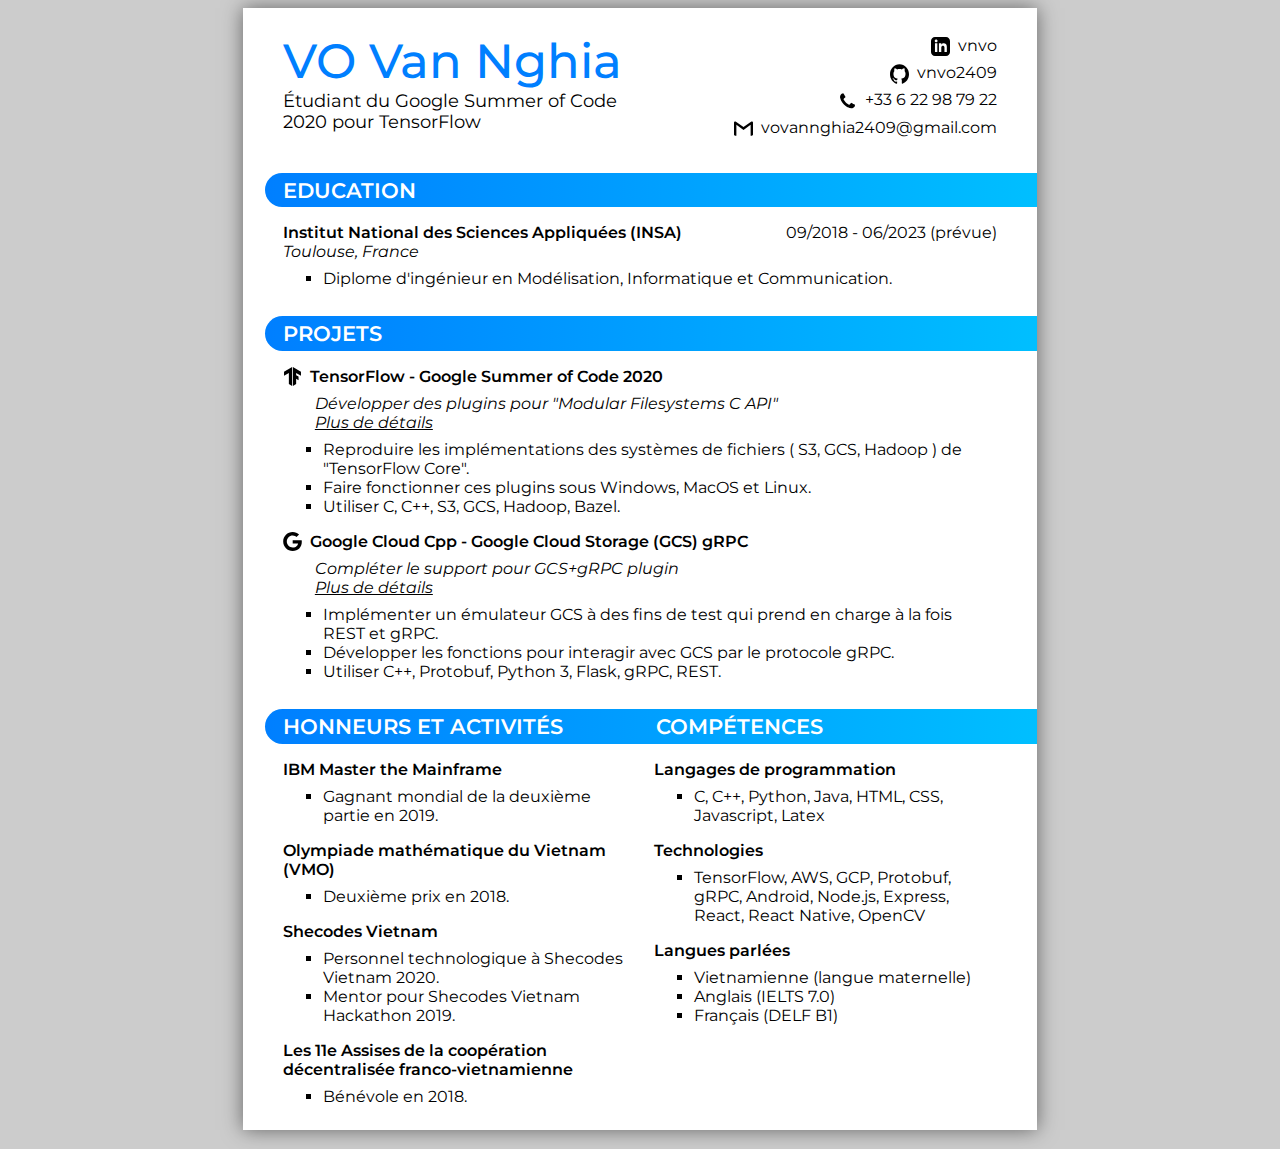
==== cv/index_fr.html @ 67cbbf93 "add CV French" ====
<!DOCTYPE html>
<html lang="en">

<head>
  <meta charset="UTF-8">
  <meta name="viewport" content="width=device-width, initial-scale=1.0">
  <title>Document</title>
  <link rel="stylesheet" type="text/css" href="index_fr.css">
</head>

<body>
  <page size="A4">
    <header>
      </div>
      <div id="summary-box">
        <div id="summary-name">VO Van Nghia</div>
        <div id="summary-description">Étudiant du Google Summer of Code 2020 pour TensorFlow</div>
      </div>
      <div id="contact-box" class="text-right">
        <a href="https://www.linkedin.com/in/vnvo/" class="contact-link">
          <img src="../res/linkedin_icon.svg" class="icon">
          &nbsp;vnvo
        </a>
        <a href="https://github.com/vnvo2409" class="contact-link">
          <img src="../res/github_icon.svg" class="icon">
          &nbsp;vnvo2409
        </a>
        <a href="tel:+33622987922" class="contact-link">
          <img src="../res/phone_icon.svg" class="icon">
          &nbsp;+33 6 22 98 79 22
        </a>
        <a href="mailto:vovannghia2409@gmail.com" class="contact-link">
          <img src="../res/gmail_icon.svg" class="icon">
          &nbsp;vovannghia2409@gmail.com
        </a>
      </div>
    </header>
    <main>
      <article class="article-box">
        <div class="article-title-box">
          <div class="article-title">Education</div>
        </div>
        <ul class="article-list">
          <li class="article-list-item">
            <div class="education-title">
              <div class="school-name">Institut National des Sciences Appliquées (INSA)</div>
              <time class="school-begin" datetime="2018-09-01">09/2018</time>
              &nbsp;
              <span>-</span>
              &nbsp;
              <time class="school-end" datetime="2023-06-01">06/2023 (prévue)</time>
              <div class="school-region">Toulouse, France</div>
            </div>
            <ul class="descriptions">
              <!-- <li>Expected graduation date in <time datetime="2023-06-01">June 2023</time>.</li> -->
              <li>Diplome d'ingénieur en Modélisation, Informatique et Communication.</li>
            </ul>
          </li>
        </ul>
      </article>
      <article class="article-box">
        <div class="article-title-box">
          <div class="article-title">Projets</div>
        </div>
        <ul class="article-list">
          <li class="article-list-item">
            <div class="project-title">
              <img src="../res/tensorflow_icon.svg" class="icon">
              &nbsp;
              TensorFlow - Google Summer of Code 2020
            </div>
            <div class="project-summary">
              Développer des plugins pour "Modular Filesystems C API"<br>
              <a href="https://summerofcode.withgoogle.com/projects/5496552598011904"
                style="text-decoration: underline;">Plus de détails</a>
            </div>
            <ul class="descriptions">
              <li>Reproduire les implémentations des systèmes de fichiers ( S3, GCS, Hadoop ) de "TensorFlow Core".</li>
              <li>Faire fonctionner ces plugins sous Windows, MacOS et Linux.
              </li>
              <li>Utiliser C, C++, S3, GCS, Hadoop, Bazel.</li>
            </ul>
          </li>
          <li class="article-list-item">
            <div class="project-title">
              <img src="../res/google_icon.svg" class="icon">
              &nbsp;
              Google Cloud Cpp - Google Cloud Storage (GCS) gRPC
            </div>
            <div class="project-summary">
              Compléter le support pour GCS+gRPC plugin
              <br>
              <a href="https://github.com/googleapis/google-cloud-cpp/issues/4751"
                style="text-decoration: underline;">Plus de détails</a>
            </div>
            <ul class="descriptions">
              <li>Implémenter un émulateur GCS à des fins de test qui prend en charge à la fois REST et gRPC.
              </li>
              <li>Développer les fonctions pour interagir avec GCS par le protocole gRPC.</li>
              <li>Utiliser C++, Protobuf, Python 3, Flask, gRPC, REST.</li>
            </ul>
          </li>
        </ul>
      </article>
      <div class="article-title-box article-container">
        <div class="article-title article-activities-skills">Honneurs et Activités</div>
        <div class="article-title article-activities-skills">Compétences</div>
      </div>
      <div class="article-container">
        <article class="article-box article-activities-skills">
          <ul class="article-list">
            <li class="article-list-item">
              <div class="skill-title">IBM Master the Mainframe</div>
              <ul class="descriptions">
                <li>Gagnant mondial de la deuxième partie en 2019.</li>
              </ul>
            </li>
            <li class="article-list-item">
              <div class="skill-title">Olympiade mathématique du Vietnam (VMO)</div>
              <ul class="descriptions">
                <li>Deuxième prix en 2018.</li>
              </ul>
            </li>
            <li class="article-list-item">
              <div class="skill-title">Shecodes Vietnam</div>
              <ul class="descriptions">
                <li>Personnel technologique à Shecodes Vietnam 2020.</li>
                <li>Mentor pour Shecodes Vietnam Hackathon 2019.</li>
              </ul>
            </li>
            <li class="article-list-item">
              <div class="skill-title">Les 11e Assises de la coopération décentralisée franco-vietnamienne</div>
              <ul class="descriptions">
                <li>Bénévole en 2018.</li>
              </ul>
            </li>
          </ul>
        </article>
        <article class="article-box article-activities-skills">
          <ul class="article-list">
            <li class="article-list-item">
              <div class="skill-title">Langages de programmation</div>
              <ul class="descriptions">
                <li>C, C++, Python, Java, HTML, CSS, Javascript, Latex</li>
              </ul>
            </li>
            <li class="article-list-item">
              <div class="skill-title">Technologies</div>
              <ul class="descriptions">
                <li>TensorFlow, AWS, GCP, Protobuf, gRPC, Android, Node.js, Express, React, React Native, OpenCV</li>
              </ul>
            </li>
            <li class="article-list-item">
              <div class="skill-title">Langues parlées</div>
              <ul class="descriptions">
                <li>Vietnamienne (langue maternelle)</li>
                <li>Anglais (IELTS 7.0)</li>
                <li>Français (DELF B1)</li>
              </ul>
            </li>
          </ul>
        </article>
      </div>
    </main>
  </page>
</body>

</html>
---- cv/index_fr.css ----
@import url('https://fonts.googleapis.com/css2?family=Montserrat:ital,wght@0,400;0,500;0,600;0,700;1,400&display=swap');

/* ===GLOBAL=== */
:root {
  --classic-blue: rgba(0, 127, 255, 1);
  --margin-article: 0.75rem;
  --blue-gradient: linear-gradient(90deg, rgba(0, 127, 255, 1) 0%, rgba(0, 191, 255, 1) 100%);
}

body {
  background: rgb(204, 204, 204);
  margin: 0.5rem !important;
  font-family: 'Montserrat', sans-serif !important;
}

a {
  color: inherit;
  text-decoration: none;
}

page {
  background: white;
  display: flex;
  flex-direction: column;
  margin: 0 auto;
  margin-bottom: 0.5cm;
  box-shadow: 0 0 0.5cm rgba(0, 0, 0, 0.5);
}

page[size="A4"] {
  width: 210mm !important;
  height: 296.9mm !important;
}

@media print {

  body,
  page {
    margin: 0 !important;
    box-shadow: 0 !important;
  }
}

.icon {
  height: 1.2rem;
  vertical-align: middle;
  font-weight: 400;
}

/* ===HEADER=== */

header {
  margin-top: 1.5rem;
  display: flex;
  justify-content: center;
  padding: 0 5%;
  padding-bottom: 1rem;
}

/* ===HEADER SUMMARY=== */

#summary-box {
  width: 50%;
}

#summary-name {
  font-weight: 500;
  font-size: 3rem;
  color: var(--classic-blue);
}

#summary-description {
  font-size: 1.1rem;
}

/* ===HEADER CONTACT=== */

#contact-box {
  display: flex;
  flex-direction: column;
  width: 50%;
}

.contact-link {
  font-weight: 400 !important;
  line-height: 1.7;
  display: inline;
  vertical-align: middle;
  text-align: right;
}

/* ===MAIN=== */

main {
  margin-top: 1rem;
  display: flex;
  padding: 0 5%;
  flex-direction: column;
}

.article-box {
  margin-bottom: var(--margin-article);
}

.article-title-box {
  background: var(--blue-gradient);
  margin-right: calc(-210mm * 0.05);
  border-top-left-radius: 100000px;
  border-bottom-left-radius: 100000px;
  margin-left: -2.5%;
  padding: .3rem;
  padding-right: 5%;
  padding-left: 2.5%;
}

.article-title {
  color: white;
  font-size: 1.3rem;
  font-weight: 600;
  text-transform: uppercase;
}

.article-list {
  list-style: none;
  padding: 0;
}

.article-list-item:not(:last-child) {
  margin-bottom: 1rem;
}

.descriptions {
  margin-top: .5rem;
  list-style: square;
}

/* ===MAIN EDUCATION=== */

.education-title {
  display: flex;
  flex-wrap: wrap;
}

.school-name {
  font-weight: 600;
}

.school-region {
  width: 100%;
  font-style: italic;
}

.school-begin {
  margin-left: auto;
}

/* ===MAIN PROJECT=== */

.project-title {
  vertical-align: middle;
  display: flex;
  font-weight: 600;
  margin-bottom: .5rem;
}

.project-summary {
  font-style: italic;
  margin-left: 2rem;
}

/* ===MAIN ACTIVITY & HONOR | SKILL=== */

.article-container {
  display: flex;
  justify-content: space-between;
}

.article-activities-skills {
  width: 48%;
}

/* ===MAIN HONOR=== */



/* ===MAIN SKILL=== */

.skill-title {
  vertical-align: middle;
  font-weight: 600;
  margin-bottom: .5rem;
}
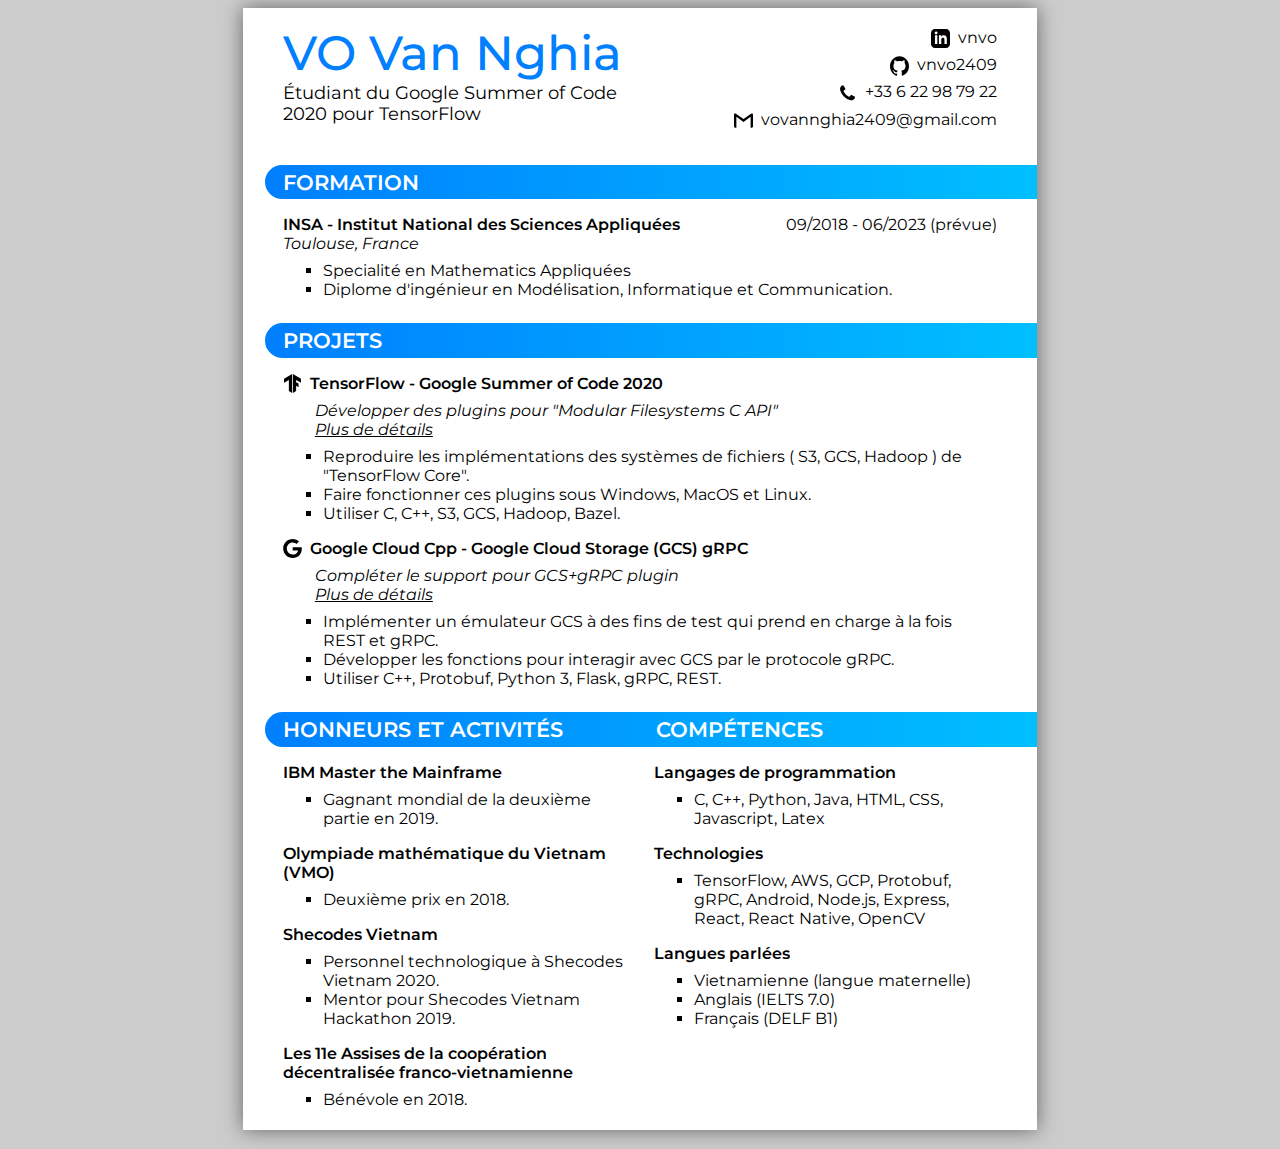
==== commit 5895f6df: "update French CV" ====
--- a/cv/index_fr.html
+++ b/cv/index_fr.html
@@ -38,12 +38,12 @@
     <main>
       <article class="article-box">
         <div class="article-title-box">
-          <div class="article-title">Education</div>
+          <div class="article-title">Formation</div>
         </div>
         <ul class="article-list">
           <li class="article-list-item">
             <div class="education-title">
-              <div class="school-name">Institut National des Sciences Appliquées (INSA)</div>
+              <div class="school-name">INSA - Institut National des Sciences Appliquées</div>
               <time class="school-begin" datetime="2018-09-01">09/2018</time>
               &nbsp;
               <span>-</span>
@@ -53,6 +53,7 @@
             </div>
             <ul class="descriptions">
               <!-- <li>Expected graduation date in <time datetime="2023-06-01">June 2023</time>.</li> -->
+              <li>Specialité en Mathematics Appliquées</li>
               <li>Diplome d'ingénieur en Modélisation, Informatique et Communication.</li>
             </ul>
           </li>
--- a/cv/index_fr.css
+++ b/cv/index_fr.css
@@ -3,7 +3,7 @@
 /* ===GLOBAL=== */
 :root {
   --classic-blue: rgba(0, 127, 255, 1);
-  --margin-article: 0.75rem;
+  --margin-article: 0.5rem;
   --blue-gradient: linear-gradient(90deg, rgba(0, 127, 255, 1) 0%, rgba(0, 191, 255, 1) 100%);
 }
 
@@ -50,7 +50,7 @@
 /* ===HEADER=== */
 
 header {
-  margin-top: 1.5rem;
+  margin-top: 1rem;
   display: flex;
   justify-content: center;
   padding: 0 5%;
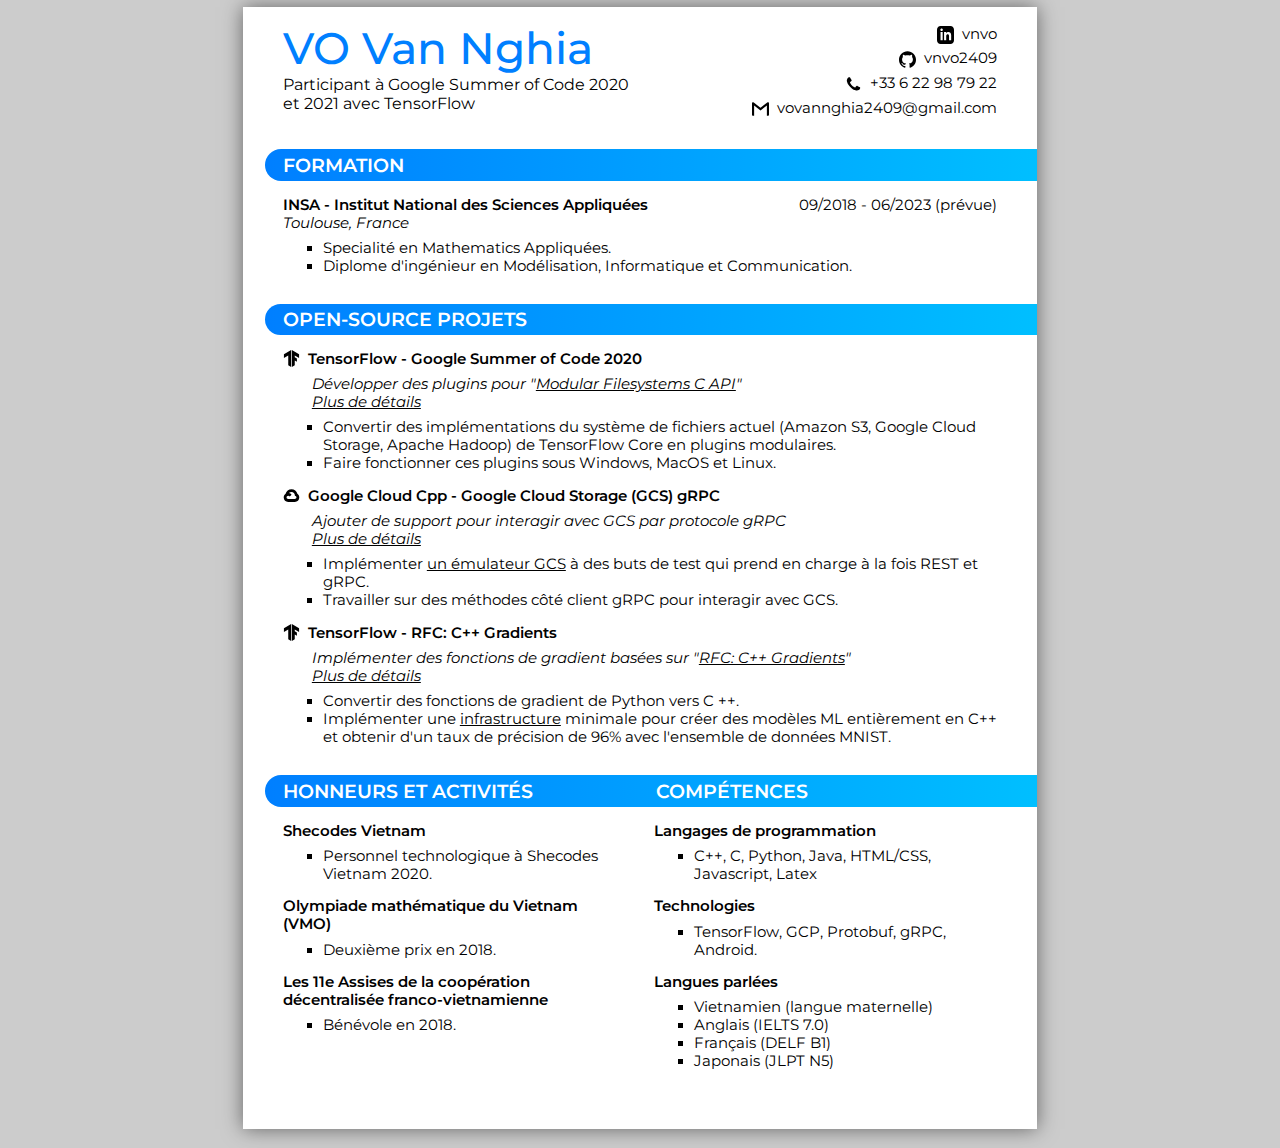
==== commit 6c9adb7e: "update cv fr" ====
--- a/cv/index_fr.html
+++ b/cv/index_fr.html
@@ -14,22 +14,22 @@
       </div>
       <div id="summary-box">
         <div id="summary-name">VO Van Nghia</div>
-        <div id="summary-description">Étudiant du Google Summer of Code 2020 pour TensorFlow</div>
+        <div id="summary-description">Participant à Google Summer of Code 2020 et 2021 avec TensorFlow</div>
       </div>
       <div id="contact-box" class="text-right">
-        <a href="https://www.linkedin.com/in/vnvo/" class="contact-link">
+        <a href="https://www.linkedin.com/in/vnvo/" target="_blank" rel="noopener noreferrer" class="contact-link">
           <img src="../res/linkedin_icon.svg" class="icon">
           &nbsp;vnvo
         </a>
-        <a href="https://github.com/vnvo2409" class="contact-link">
+        <a href="https://github.com/vnvo2409" target="_blank" rel="noopener noreferrer" class="contact-link">
           <img src="../res/github_icon.svg" class="icon">
           &nbsp;vnvo2409
         </a>
-        <a href="tel:+33622987922" class="contact-link">
+        <a href="tel:+33622987922" target="_blank" rel="noopener noreferrer" class="contact-link">
           <img src="../res/phone_icon.svg" class="icon">
           &nbsp;+33 6 22 98 79 22
         </a>
-        <a href="mailto:vovannghia2409@gmail.com" class="contact-link">
+        <a href="mailto:vovannghia2409@gmail.com" target="_blank" rel="noopener noreferrer" class="contact-link">
           <img src="../res/gmail_icon.svg" class="icon">
           &nbsp;vovannghia2409@gmail.com
         </a>
@@ -53,7 +53,7 @@
             </div>
             <ul class="descriptions">
               <!-- <li>Expected graduation date in <time datetime="2023-06-01">June 2023</time>.</li> -->
-              <li>Specialité en Mathematics Appliquées</li>
+              <li>Specialité en Mathematics Appliquées.</li>
               <li>Diplome d'ingénieur en Modélisation, Informatique et Communication.</li>
             </ul>
           </li>
@@ -61,7 +61,7 @@
       </article>
       <article class="article-box">
         <div class="article-title-box">
-          <div class="article-title">Projets</div>
+          <div class="article-title">Open-source Projets</div>
         </div>
         <ul class="article-list">
           <li class="article-list-item">
@@ -71,34 +71,57 @@
               TensorFlow - Google Summer of Code 2020
             </div>
             <div class="project-summary">
-              Développer des plugins pour "Modular Filesystems C API"<br>
-              <a href="https://summerofcode.withgoogle.com/projects/5496552598011904"
-                style="text-decoration: underline;">Plus de détails</a>
+              Développer des plugins pour "<a href="https://github.com/tensorflow/community/pull/101" target="_blank"
+                rel="noopener noreferrer">Modular
+                Filesystems C API</a>"<br>
+              <a href="https://summerofcode.withgoogle.com/projects/5496552598011904" target="_blank"
+                rel="noopener noreferrer" style="text-decoration: underline;">Plus de détails</a>
             </div>
             <ul class="descriptions">
-              <li>Reproduire les implémentations des systèmes de fichiers ( S3, GCS, Hadoop ) de "TensorFlow Core".</li>
+              <li>Convertir des implémentations du système de fichiers actuel (Amazon S3, Google Cloud Storage, Apache
+                Hadoop) de TensorFlow Core en plugins modulaires.</li>
               <li>Faire fonctionner ces plugins sous Windows, MacOS et Linux.
               </li>
-              <li>Utiliser C, C++, S3, GCS, Hadoop, Bazel.</li>
             </ul>
           </li>
           <li class="article-list-item">
             <div class="project-title">
-              <img src="../res/google_icon.svg" class="icon">
+              <img src="../res/gcp_logo.svg" class="icon">
               &nbsp;
               Google Cloud Cpp - Google Cloud Storage (GCS) gRPC
             </div>
             <div class="project-summary">
-              Compléter le support pour GCS+gRPC plugin
-              <br>
-              <a href="https://github.com/googleapis/google-cloud-cpp/issues/4751"
-                style="text-decoration: underline;">Plus de détails</a>
+              Ajouter de support pour interagir avec GCS par protocole gRPC<br>
+              <a href="https://github.com/googleapis/google-cloud-cpp/milestone/22" target="_blank"
+                rel="noopener noreferrer" style="text-decoration: underline;">Plus de détails</a>
             </div>
             <ul class="descriptions">
-              <li>Implémenter un émulateur GCS à des fins de test qui prend en charge à la fois REST et gRPC.
+              <li>Implémenter <a href="https://github.com/googleapis/google-cloud-cpp/issues/4751" target="_blank"
+                  rel="noopener noreferrer">un émulateur GCS</a> à des buts de test qui prend en charge à la fois REST
+                et gRPC.
               </li>
-              <li>Développer les fonctions pour interagir avec GCS par le protocole gRPC.</li>
-              <li>Utiliser C++, Protobuf, Python 3, Flask, gRPC, REST.</li>
+              <li>Travailler sur des méthodes côté client gRPC pour interagir avec GCS.</li>
+            </ul>
+          </li>
+          <li class="article-list-item">
+            <div class="project-title">
+              <img src="../res/tensorflow_icon.svg" class="icon">
+              &nbsp;
+              TensorFlow - RFC: C++ Gradients
+            </div>
+            <div class="project-summary">
+              Implémenter des fonctions de gradient basées sur "<a
+                href="https://github.com/tensorflow/community/pull/335" target="_blank" rel="noopener noreferrer">RFC:
+                C++ Gradients</a>"<br>
+              <a href="https://github.com/tensorflow/tensorflow/tree/master/tensorflow/c/experimental/gradients"
+                target="_blank" rel="noopener noreferrer" style="text-decoration: underline;">Plus de détails</a>
+            </div>
+            <ul class="descriptions">
+              <li>Convertir des fonctions de gradient de Python vers C ++.</li>
+              <li>Implémenter une <a href="https://github.com/vnvo2409/tensorflow/commit/gradients-mnist"
+                  target="_blank" rel="noopener noreferrer">infrastructure</a> minimale pour créer des modèles ML
+                entièrement en C++ et obtenir d'un taux de précision de 96% avec l'ensemble de données MNIST.
+              </li>
             </ul>
           </li>
         </ul>
@@ -111,22 +134,15 @@
         <article class="article-box article-activities-skills">
           <ul class="article-list">
             <li class="article-list-item">
-              <div class="skill-title">IBM Master the Mainframe</div>
+              <div class="skill-title">Shecodes Vietnam</div>
               <ul class="descriptions">
-                <li>Gagnant mondial de la deuxième partie en 2019.</li>
+                <li>Personnel technologique à Shecodes Vietnam 2020.</li>
               </ul>
             </li>
             <li class="article-list-item">
               <div class="skill-title">Olympiade mathématique du Vietnam (VMO)</div>
               <ul class="descriptions">
                 <li>Deuxième prix en 2018.</li>
-              </ul>
-            </li>
-            <li class="article-list-item">
-              <div class="skill-title">Shecodes Vietnam</div>
-              <ul class="descriptions">
-                <li>Personnel technologique à Shecodes Vietnam 2020.</li>
-                <li>Mentor pour Shecodes Vietnam Hackathon 2019.</li>
               </ul>
             </li>
             <li class="article-list-item">
@@ -142,21 +158,22 @@
             <li class="article-list-item">
               <div class="skill-title">Langages de programmation</div>
               <ul class="descriptions">
-                <li>C, C++, Python, Java, HTML, CSS, Javascript, Latex</li>
+                <li>C++, C, Python, Java, HTML/CSS, Javascript, Latex</li>
               </ul>
             </li>
             <li class="article-list-item">
               <div class="skill-title">Technologies</div>
               <ul class="descriptions">
-                <li>TensorFlow, AWS, GCP, Protobuf, gRPC, Android, Node.js, Express, React, React Native, OpenCV</li>
+                <li>TensorFlow, GCP, Protobuf, gRPC, Android.</li>
               </ul>
             </li>
             <li class="article-list-item">
               <div class="skill-title">Langues parlées</div>
               <ul class="descriptions">
-                <li>Vietnamienne (langue maternelle)</li>
+                <li>Vietnamien (langue maternelle)</li>
                 <li>Anglais (IELTS 7.0)</li>
                 <li>Français (DELF B1)</li>
+                <li>Japonais (JLPT N5)</li>
               </ul>
             </li>
           </ul>
--- a/cv/index_fr.css
+++ b/cv/index_fr.css
@@ -3,8 +3,9 @@
 /* ===GLOBAL=== */
 :root {
   --classic-blue: rgba(0, 127, 255, 1);
-  --margin-article: 0.5rem;
+  --margin-article: 1rem;
   --blue-gradient: linear-gradient(90deg, rgba(0, 127, 255, 1) 0%, rgba(0, 191, 255, 1) 100%);
+  font-size: 14.5px;
 }
 
 body {
@@ -15,7 +16,7 @@
 
 a {
   color: inherit;
-  text-decoration: none;
+  text-decoration: underline;
 }
 
 page {
@@ -37,7 +38,7 @@
   body,
   page {
     margin: 0 !important;
-    box-shadow: 0 !important;
+    box-shadow: none !important;
   }
 }
 
@@ -87,6 +88,7 @@
   display: inline;
   vertical-align: middle;
   text-align: right;
+  text-decoration: none;
 }
 
 /* ===MAIN=== */
